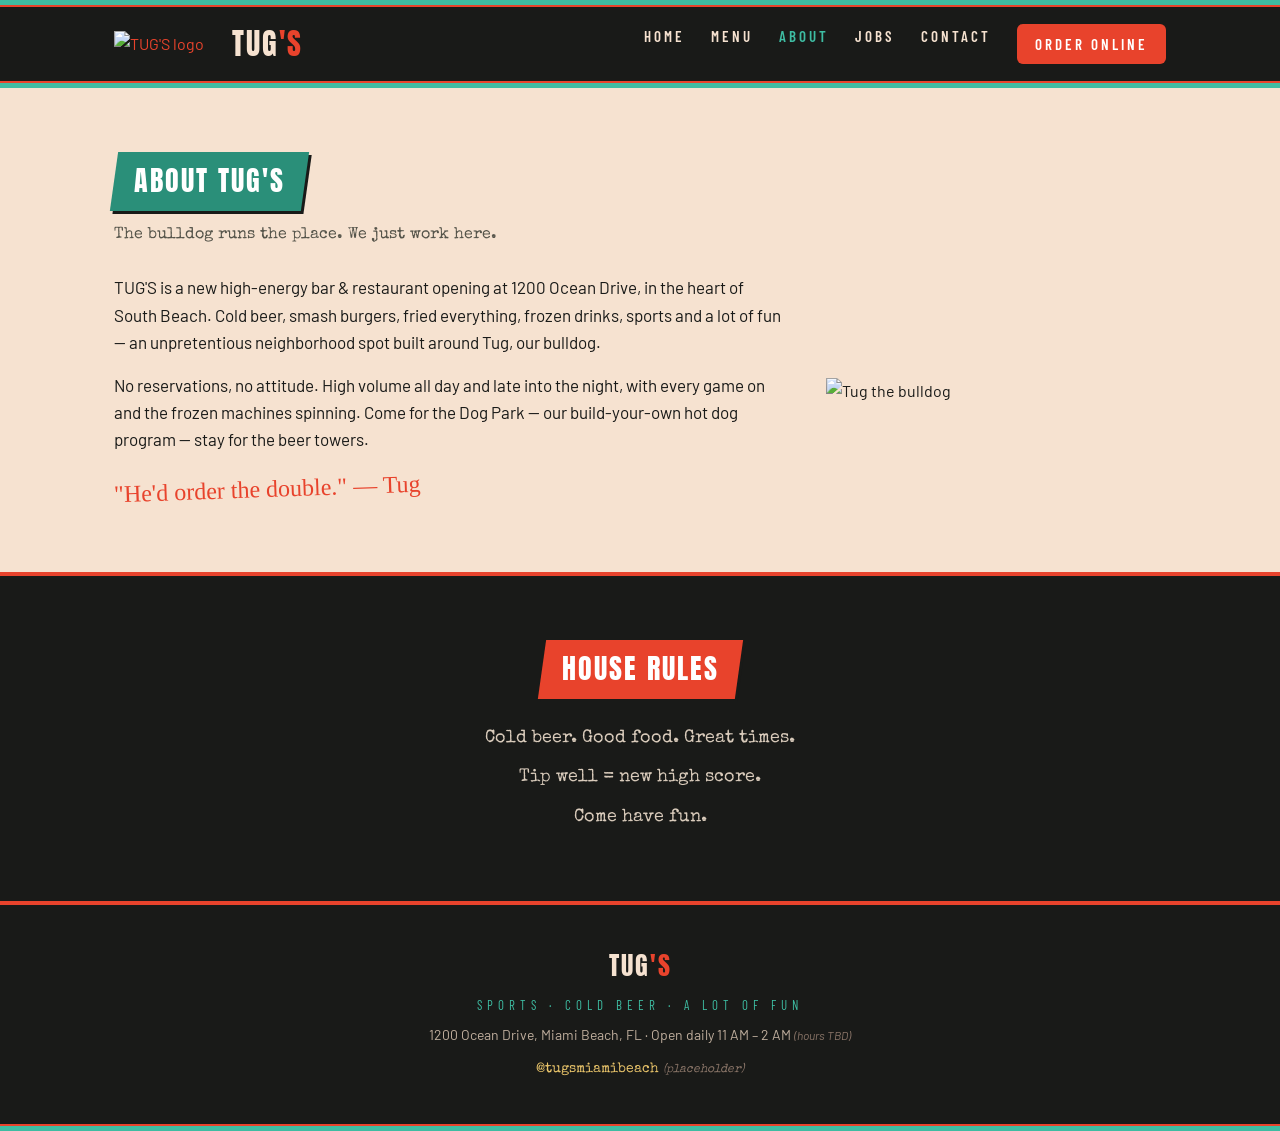
==== about.html @ 77f96ed5 "Add files via upload" ====
<!DOCTYPE html>
<html lang="en">
<head>
<meta charset="UTF-8">
<meta name="viewport" content="width=device-width, initial-scale=1">
<title>About — TUG'S Miami Beach</title>
<meta name="description" content="The story of TUG'S: an unpretentious sports bar on Ocean Drive built around Tug the bulldog.">
<link rel="preconnect" href="https://fonts.googleapis.com">
<link href="https://fonts.googleapis.com/css2?family=Anton&family=Barlow:wght@400;600&family=Barlow+Condensed:wght@600;700&family=Special+Elite&family=Permanent+Marker&display=swap" rel="stylesheet">
<link rel="stylesheet" href="styles.css">
<link rel="icon" href="assets/logo.png">
</head>
<body>
<div class="stripes"></div>
<header><div class="nav">
  <a href="index.html"><img src="assets/logo.png" alt="TUG'S logo"></a>
  <a href="index.html" class="brand">TUG<span>'S</span></a>
  <nav>
    <a href="index.html" >Home</a>
    <a href="menu.html" >Menu</a>
    <a href="about.html" class="active">About</a>
    <a href="jobs.html" >Jobs</a>
    <a href="contact.html" >Contact</a>
    <a href="#" class="cta" title="Coming soon">Order Online</a>
  </nav>
  <button class="burger" aria-label="Abrir menú" aria-expanded="false"><span></span><span></span><span></span></button>
</div></header>
<div class="stripes b"></div>

<section><div class="wrap">
  <span class="plate"><span>ABOUT TUG'S</span></span>
  <p class="sec-sub">The bulldog runs the place. We just work here.</p>
  <div class="split">
    <div>
      <p style="font-size:17px;margin-bottom:16px">TUG'S is a new high-energy bar &amp; restaurant opening at 1200 Ocean Drive, in the heart of South Beach. Cold beer, smash burgers, fried everything, frozen drinks, sports and a lot of fun &mdash; an unpretentious neighborhood spot built around Tug, our bulldog.</p>
      <p style="font-size:17px;margin-bottom:16px">No reservations, no attitude. High volume all day and late into the night, with every game on and the frozen machines spinning. Come for the Dog Park &mdash; our build-your-own hot dog program &mdash; stay for the beer towers.</p>
      <p class="scrawl" style="font-size:24px">"He'd order the double." &mdash; Tug</p>
    </div>
    <img src="assets/logo.png" alt="Tug the bulldog" style="width:100%">
  </div>
</div></section>

<div class="band-dark"><section><div class="wrap" style="text-align:center">
  <span class="plate"><span>HOUSE RULES</span></span>
  <p style="margin-top:20px;font-family:'Special Elite',monospace;font-size:18px;line-height:2.2">
    Cold beer. Good food. Great times.<br>Tip well = new high score.<br>Come have fun.
  </p>
</div></section></div>

<footer>
  <div class="fbrand">TUG<span>'S</span></div>
  <div class="ftag">Sports &middot; Cold Beer &middot; A Lot of Fun</div>
  <div class="faddr">1200 Ocean Drive, Miami Beach, FL &middot; Open daily 11 AM &ndash; 2 AM <span class="ph">(hours TBD)</span></div>
  <div class="fsocial"><a href="https://instagram.com/tugsmiamibeach">@tugsmiamibeach</a> <span class="ph">(placeholder)</span></div>
</footer>
<div class="stripes b"></div>

<script>
(function(){
  var b = document.querySelector('.burger'), h = document.querySelector('header');
  if(!b) return;
  b.addEventListener('click', function(){
    var open = h.classList.toggle('open');
    b.setAttribute('aria-expanded', open);
  });
  document.querySelectorAll('header nav a').forEach(function(a){
    a.addEventListener('click', function(){ h.classList.remove('open'); b.setAttribute('aria-expanded','false'); });
  });
})();
</script>
</body></html>
---- styles.css ----
:root{
  --teal:#3EBCA2; --teal-deep:#2A8F79; --coral:#E8432C; --ink:#191A18;
  --blush:#F6E2D0; --blush-2:#FAEFE1; --gold:#E9C46A; --gray:#55544a;
}
*{margin:0;padding:0;box-sizing:border-box}
html{scroll-behavior:smooth}
body{font-family:'Barlow',sans-serif;color:var(--ink);background:var(--blush);line-height:1.6}
img{max-width:100%}
a{color:var(--coral);text-decoration:none}
.wrap{max-width:1100px;margin:0 auto;padding:0 24px}

/* team stripes */
.stripes{height:10px;background:var(--coral);border-top:5px solid var(--teal);border-bottom:3px solid var(--ink)}
.stripes.b{border-top:3px solid var(--ink);border-bottom:5px solid var(--teal)}

/* header */
header{background:var(--ink);position:sticky;top:0;z-index:50}
.nav{display:flex;align-items:center;gap:28px;padding:10px 24px;max-width:1100px;margin:0 auto}
.nav img{height:58px}
.nav .brand{font-family:'Anton',sans-serif;font-size:30px;color:var(--blush);letter-spacing:2px}
.nav .brand span{color:var(--coral)}
.nav nav{margin-left:auto;display:flex;gap:26px;flex-wrap:wrap}
.nav nav a{font-family:'Barlow Condensed',sans-serif;font-weight:600;letter-spacing:3px;font-size:15px;color:var(--blush);text-transform:uppercase}
.nav nav a:hover,.nav nav a.active{color:var(--teal)}
.nav .cta{background:var(--coral);color:#fff !important;padding:8px 18px;border-radius:6px}
.nav .cta:hover{background:#d13a24;color:#fff !important}

/* hero */
.hero{background:var(--ink);color:var(--blush);text-align:center;padding:72px 24px 80px;position:relative;overflow:hidden}
.hero .glow{position:absolute;left:50%;top:40%;width:900px;height:900px;transform:translate(-50%,-50%);
  background:radial-gradient(circle,rgba(62,188,162,.22),transparent 60%);pointer-events:none}
.hero img{height:230px;position:relative}
.hero h1{font-family:'Anton',sans-serif;font-size:clamp(52px,9vw,96px);letter-spacing:4px;line-height:1;margin-top:14px;position:relative}
.hero h1 span{color:var(--coral)}
.hero .tag{font-family:'Barlow Condensed',sans-serif;font-weight:600;letter-spacing:7px;font-size:clamp(14px,2.4vw,20px);color:var(--teal);margin-top:16px;text-transform:uppercase;position:relative}
.hero .addr{font-family:'Special Elite',monospace;font-size:15px;color:var(--gold);margin-top:14px;position:relative}
.btns{display:flex;gap:16px;justify-content:center;margin-top:34px;flex-wrap:wrap;position:relative}
.btn{font-family:'Barlow Condensed',sans-serif;font-weight:700;letter-spacing:3px;font-size:17px;text-transform:uppercase;
  padding:14px 30px;border-radius:8px;display:inline-block;border:3px solid transparent}
.btn.solid{background:var(--coral);color:#fff}
.btn.solid:hover{background:#d13a24}
.btn.ghost{border-color:var(--teal);color:var(--teal)}
.btn.ghost:hover{background:var(--teal);color:var(--ink)}

/* sections */
section{padding:64px 0}
.plate{display:inline-block;background:var(--teal-deep);color:#fff;font-family:'Anton',sans-serif;
  font-size:clamp(20px,3vw,28px);letter-spacing:2px;padding:6px 20px 8px;transform:skew(-8deg);box-shadow:3px 3px 0 var(--ink)}
.plate.or{background:var(--coral)}
.plate span{display:inline-block;transform:skew(8deg)}
.sec-sub{font-family:'Special Elite',monospace;color:var(--gray);margin:12px 0 26px;font-size:16px}

/* cards */
.cards{display:grid;grid-template-columns:repeat(auto-fit,minmax(260px,1fr));gap:24px;margin-top:10px}
.card{background:var(--blush-2);border:3px solid var(--ink);border-radius:12px;padding:26px 24px;box-shadow:6px 6px 0 var(--teal)}
.card:nth-child(2){box-shadow:6px 6px 0 var(--coral)}
.card:nth-child(3){box-shadow:6px 6px 0 var(--gold)}
.card h3{font-family:'Anton',sans-serif;font-size:24px;letter-spacing:1px;margin-bottom:10px}
.card h3 em{font-style:normal;color:var(--coral)}
.card p{font-size:15.5px;color:var(--gray)}

/* dark band */
.band-dark{background:var(--ink);color:var(--blush);border-top:4px solid var(--coral);border-bottom:4px solid var(--coral)}
.band-dark .plate{background:var(--coral)}
.band-dark p{color:#d9cbbb}

/* menu page */
.menu-nav{display:flex;gap:12px;flex-wrap:wrap;margin:20px 0 8px}
.menu-nav a{font-family:'Barlow Condensed',sans-serif;font-weight:700;letter-spacing:2px;font-size:14px;text-transform:uppercase;
  border:2px solid var(--ink);border-radius:20px;padding:6px 16px;color:var(--ink)}
.menu-nav a:hover{background:var(--ink);color:var(--blush)}
.mgrid{display:grid;grid-template-columns:1fr 1fr;gap:8px 56px;margin-top:18px}
@media(max-width:760px){.mgrid{grid-template-columns:1fr}}
.mi{padding:9px 0;border-bottom:2px dotted rgba(25,26,24,.25)}
.mi .l{display:flex;align-items:baseline;gap:10px}
.mi .n{font-family:'Barlow Condensed',sans-serif;font-weight:700;font-size:18px;letter-spacing:.5px;text-transform:uppercase}
.mi .dots{flex:1}
.mi .p{font-family:'Barlow Condensed',sans-serif;font-weight:700;font-size:18px;color:var(--coral);white-space:nowrap}
.mi .d{font-size:14px;color:var(--gray);margin-top:2px}
.note{font-family:'Special Elite',monospace;font-size:14px;color:var(--teal-deep);margin:8px 0}

/* dog park feature */
.dogpark{background:var(--ink);color:var(--blush);border:4px solid var(--coral);border-radius:14px;
  box-shadow:10px 10px 0 var(--teal);padding:34px 34px 30px;position:relative;overflow:hidden;margin:26px 0}
.dogpark .fence{position:absolute;top:0;left:0;right:0;height:16px;
  background:repeating-linear-gradient(90deg,var(--teal) 0 14px,transparent 14px 30px);opacity:.55}
.dogpark h2{font-family:'Anton',sans-serif;font-size:clamp(38px,6vw,58px);letter-spacing:2px}
.dogpark h2 em{font-style:normal;color:var(--coral)}
.dogpark .tag{font-family:'Special Elite',monospace;color:var(--teal);margin:6px 0 22px}
.steps{display:grid;grid-template-columns:repeat(auto-fit,minmax(170px,1fr));gap:22px}
.steps h4{font-family:'Barlow Condensed',sans-serif;font-weight:700;font-size:14px;letter-spacing:1.5px;color:#fff;
  background:var(--teal-deep);display:inline-block;padding:3px 10px;border-radius:4px;margin-bottom:8px}
.steps .or h4{background:var(--coral)}
.steps div p{font-size:15px;color:#e8dccb}
.steps b{color:#fff}
.steps .pp{color:var(--coral);font-weight:700}
.dogpark .pup{position:absolute;right:26px;top:20px;width:110px}
@media(max-width:700px){.dogpark .pup{display:none}}

/* jobs */
.job{background:var(--blush-2);border:3px solid var(--ink);border-radius:12px;padding:26px;margin-bottom:22px;box-shadow:5px 5px 0 var(--teal)}
.job h3{font-family:'Anton',sans-serif;font-size:26px;letter-spacing:1px}
.job .pay{font-family:'Barlow Condensed',sans-serif;font-weight:700;color:var(--coral);letter-spacing:1px;font-size:17px;margin:4px 0 10px}
.job p{font-size:15.5px;color:var(--gray)}
.job .apply{display:inline-block;margin-top:12px}

/* footer */
footer{background:var(--ink);color:var(--blush);padding:40px 24px;text-align:center}
footer .fbrand{font-family:'Anton',sans-serif;font-size:26px;letter-spacing:2px}
footer .fbrand span{color:var(--coral)}
footer .ftag{font-family:'Barlow Condensed',sans-serif;letter-spacing:5px;font-size:13px;color:var(--teal);margin:8px 0;text-transform:uppercase}
footer .faddr{font-size:14px;color:#bfae9d}
footer .fsocial{margin-top:12px;font-family:'Special Elite',monospace;font-size:14px}
footer .fsocial a{color:var(--gold)}
.scrawl{font-family:'Permanent Marker',cursive;color:var(--coral);transform:rotate(-2deg);display:inline-block}
.ph{font-size:12px;color:#8a7568;font-style:italic}

/* responsive fixes */
.split{display:grid;grid-template-columns:1fr 340px;gap:44px;align-items:center}
.split2{display:grid;grid-template-columns:1fr 1fr;gap:40px;align-items:start}
@media(max-width:820px){
  .split,.split2{grid-template-columns:1fr}
  .nav{flex-wrap:wrap;justify-content:center;gap:14px;padding:10px 14px}
  .nav nav{margin-left:0;justify-content:center;gap:16px;width:100%}
  section{padding:44px 0}
}

/* menu accordion */
details.msec{margin-top:34px}
details.msec>summary{list-style:none;cursor:pointer;display:flex;align-items:center;gap:14px}
details.msec>summary::-webkit-details-marker{display:none}
.chev{display:none;font-size:20px;color:var(--coral);transition:transform .2s;font-family:'Barlow Condensed',sans-serif;font-weight:700}
details[open]>summary .chev{transform:rotate(180deg)}
@media(max-width:760px){
  .chev{display:inline-block}
  details.msec{border-bottom:2px solid rgba(25,26,24,.15);padding-bottom:18px;margin-top:22px}
}
@media(min-width:761px){ details.msec>summary{pointer-events:none} }

/* hamburger nav */
.burger{display:none;margin-left:auto;background:none;border:0;cursor:pointer;padding:8px;z-index:60}
.burger span{display:block;width:27px;height:3px;background:var(--blush);margin:5px 0;border-radius:2px;transition:.25s}
@media(max-width:820px){
  .nav{flex-wrap:nowrap;justify-content:flex-start;gap:14px}
  .burger{display:block}
  .nav nav{display:none;position:absolute;top:100%;left:0;right:0;background:var(--ink);
    flex-direction:column;align-items:center;gap:0;padding:8px 0 20px;border-bottom:4px solid var(--coral);width:auto;margin:0}
  .nav nav a{padding:13px 0;font-size:17px}
  .nav nav .cta{margin-top:10px;padding:10px 28px}
  header.open .nav nav{display:flex}
  header.open .burger span:nth-child(1){transform:translateY(8px) rotate(45deg)}
  header.open .burger span:nth-child(2){opacity:0}
  header.open .burger span:nth-child(3){transform:translateY(-8px) rotate(-45deg)}
}
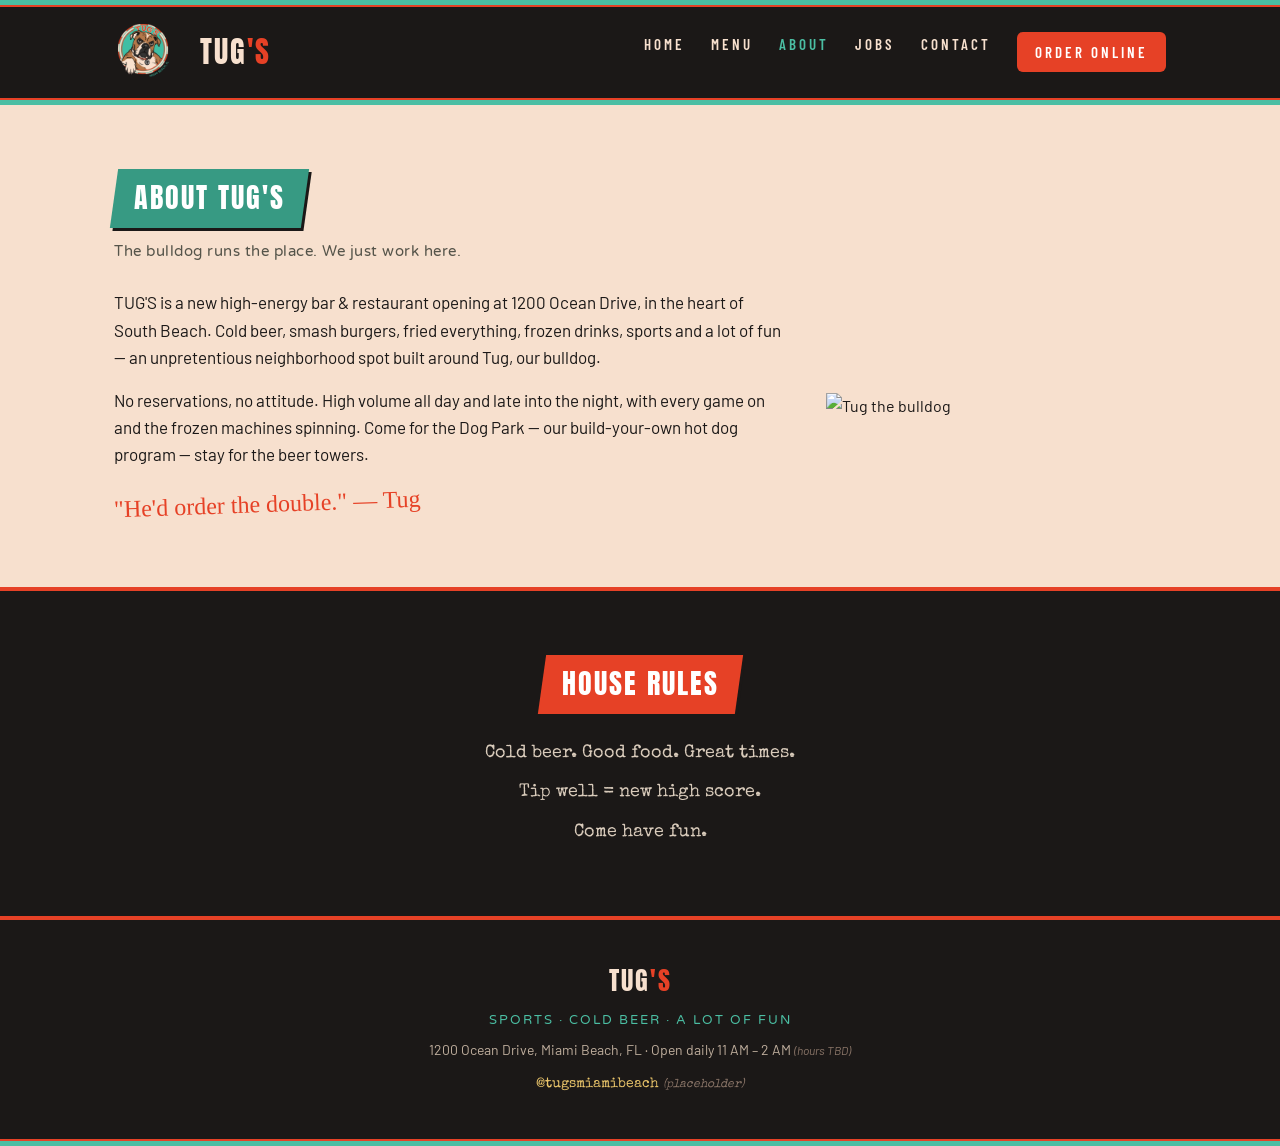
==== commit 5063b17e: "Add files via upload" ====
--- a/about.html
+++ b/about.html
@@ -6,7 +6,7 @@
 <title>About — TUG'S Miami Beach</title>
 <meta name="description" content="The story of TUG'S: an unpretentious sports bar on Ocean Drive built around Tug the bulldog.">
 <link rel="preconnect" href="https://fonts.googleapis.com">
-<link href="https://fonts.googleapis.com/css2?family=Anton&family=Barlow:wght@400;600&family=Barlow+Condensed:wght@600;700&family=Special+Elite&family=Permanent+Marker&display=swap" rel="stylesheet">
+<link href="https://fonts.googleapis.com/css2?family=Anton&family=Barlow:wght@400;600&family=Barlow+Condensed:wght@600;700&family=Special+Elite&family=Rokkitt:wght@900&family=Varela+Round&family=Permanent+Marker&display=swap" rel="stylesheet">
 <link rel="stylesheet" href="styles.css">
 <link rel="icon" href="assets/logo.png">
 </head>
@@ -36,7 +36,7 @@
       <p style="font-size:17px;margin-bottom:16px">No reservations, no attitude. High volume all day and late into the night, with every game on and the frozen machines spinning. Come for the Dog Park &mdash; our build-your-own hot dog program &mdash; stay for the beer towers.</p>
       <p class="scrawl" style="font-size:24px">"He'd order the double." &mdash; Tug</p>
     </div>
-    <img src="assets/logo.png" alt="Tug the bulldog" style="width:100%">
+    <img src="assets/logo_secondary.png" alt="Tug the bulldog" style="width:100%">
   </div>
 </div></section>
 
--- a/styles.css
+++ b/styles.css
@@ -1,6 +1,6 @@
 :root{
-  --teal:#3EBCA2; --teal-deep:#2A8F79; --coral:#E8432C; --ink:#191A18;
-  --blush:#F6E2D0; --blush-2:#FAEFE1; --gold:#E9C46A; --gray:#55544a;
+  --teal:#4BBEA3; --teal-deep:#379A83; --coral:#E64126; --ink:#1B1817;
+  --blush:#F7E0CE; --blush-2:#FAECDD; --gold:#E9C46A; --gray:#55544a;
 }
 *{margin:0;padding:0;box-sizing:border-box}
 html{scroll-behavior:smooth}
@@ -94,7 +94,7 @@
 .steps div p{font-size:15px;color:#e8dccb}
 .steps b{color:#fff}
 .steps .pp{color:var(--coral);font-weight:700}
-.dogpark .pup{position:absolute;right:26px;top:20px;width:110px}
+.dogpark .pup{position:absolute;right:18px;top:12px;width:80px}
 @media(max-width:700px){.dogpark .pup{display:none}}
 
 /* jobs */
@@ -152,3 +152,8 @@
   header.open .burger span:nth-child(2){opacity:0}
   header.open .burger span:nth-child(3){transform:translateY(-8px) rotate(-45deg)}
 }
+
+/* brand refresh: slab (Mokoko-like) + rounded (New Atten-like) accents */
+.card h3,.job h3{font-family:'Rokkitt',serif;font-weight:900}
+.hero .tag,.sec-sub,footer .ftag,.dogpark .tag,.note{font-family:'Varela Round',sans-serif;letter-spacing:2px}
+.sec-sub,.note{font-size:15px;letter-spacing:.5px}
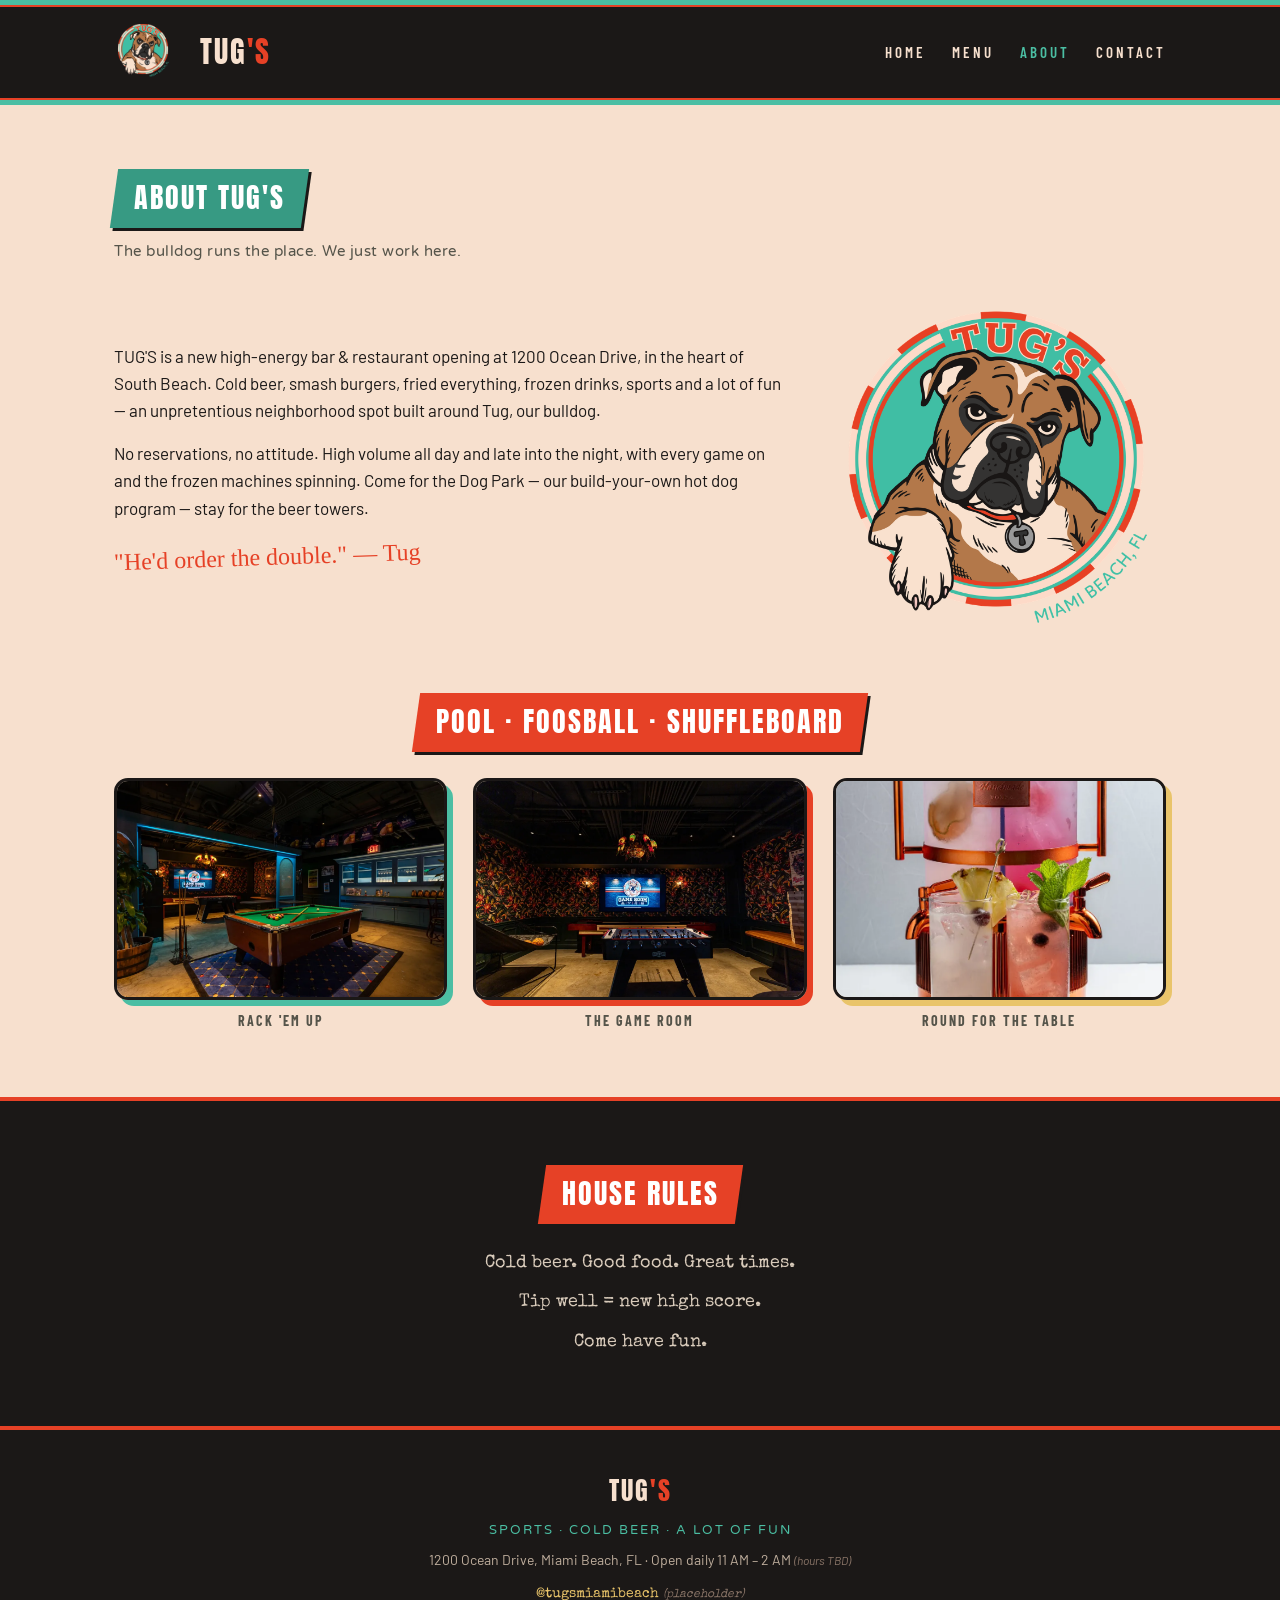
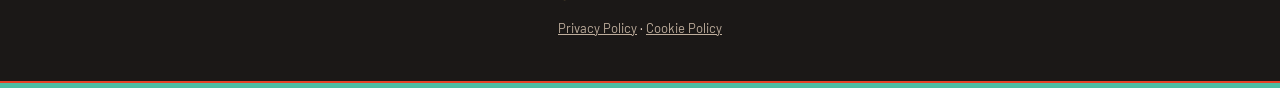
==== commit 2c1dd53e: "Add files via upload" ====
--- a/about.html
+++ b/about.html
@@ -13,17 +13,15 @@
 <body>
 <div class="stripes"></div>
 <header><div class="nav">
-  <a href="index.html"><img src="assets/logo.png" alt="TUG'S logo"></a>
+  <a href="index.html"><img src="assets/logo.png" alt="TUG'S — back to home"></a>
   <a href="index.html" class="brand">TUG<span>'S</span></a>
   <nav>
     <a href="index.html" >Home</a>
     <a href="menu.html" >Menu</a>
     <a href="about.html" class="active">About</a>
-    <a href="jobs.html" >Jobs</a>
     <a href="contact.html" >Contact</a>
-    <a href="#" class="cta" title="Coming soon">Order Online</a>
   </nav>
-  <button class="burger" aria-label="Abrir menú" aria-expanded="false"><span></span><span></span><span></span></button>
+  <button class="burger" aria-label="Open menu" aria-expanded="false"><span></span><span></span><span></span></button>
 </div></header>
 <div class="stripes b"></div>
 
@@ -36,7 +34,17 @@
       <p style="font-size:17px;margin-bottom:16px">No reservations, no attitude. High volume all day and late into the night, with every game on and the frozen machines spinning. Come for the Dog Park &mdash; our build-your-own hot dog program &mdash; stay for the beer towers.</p>
       <p class="scrawl" style="font-size:24px">"He'd order the double." &mdash; Tug</p>
     </div>
-    <img src="assets/logo_secondary.png" alt="Tug the bulldog" style="width:100%">
+    <img src="assets/logo.png" alt="TUG'S logo: Tug the bulldog inside a teal roundel" style="width:100%">
+  </div>
+</div></section>
+
+
+<section style="padding-top:0"><div class="wrap" style="text-align:center">
+  <span class="plate or"><span>POOL · FOOSBALL · SHUFFLEBOARD</span></span>
+  <div class="gallery">
+    <figure><img class="pcard" src="assets/photo_pool.webp" alt="Pool table in the TUG'S Game Room"><figcaption>Rack 'em up</figcaption></figure>
+    <figure><img class="pcard or" src="assets/photo_gameroom.webp" alt="Foosball and shuffleboard in the Game Room"><figcaption>The Game Room</figcaption></figure>
+    <figure><img class="pcard gd" src="assets/photo_titos.webp" style="object-position:center 72%" alt="Cocktail dispenser with two mixed drinks"><figcaption>Round for the table</figcaption></figure>
   </div>
 </div></section>
 
@@ -52,6 +60,7 @@
   <div class="ftag">Sports &middot; Cold Beer &middot; A Lot of Fun</div>
   <div class="faddr">1200 Ocean Drive, Miami Beach, FL &middot; Open daily 11 AM &ndash; 2 AM <span class="ph">(hours TBD)</span></div>
   <div class="fsocial"><a href="https://instagram.com/tugsmiamibeach">@tugsmiamibeach</a> <span class="ph">(placeholder)</span></div>
+  <div class="flegal"><a href="privacy.html">Privacy Policy</a> &middot; <a href="cookies.html">Cookie Policy</a></div>
 </footer>
 <div class="stripes b"></div>
 
--- a/styles.css
+++ b/styles.css
@@ -26,7 +26,7 @@
 .nav .cta:hover{background:#d13a24;color:#fff !important}
 
 /* hero */
-.hero{background:var(--ink);color:var(--blush);text-align:center;padding:72px 24px 80px;position:relative;overflow:hidden}
+.hero{background:linear-gradient(rgba(23,20,18,.72),rgba(23,20,18,.84)),url("assets/photo_bar.webp") center 62%/cover no-repeat;color:var(--blush);text-align:center;padding:72px 24px 80px;position:relative;overflow:hidden}
 .hero .glow{position:absolute;left:50%;top:40%;width:900px;height:900px;transform:translate(-50%,-50%);
   background:radial-gradient(circle,rgba(62,188,162,.22),transparent 60%);pointer-events:none}
 .hero img{height:230px;position:relative}
@@ -157,3 +157,38 @@
 .card h3,.job h3{font-family:'Rokkitt',serif;font-weight:900}
 .hero .tag,.sec-sub,footer .ftag,.dogpark .tag,.note{font-family:'Varela Round',sans-serif;letter-spacing:2px}
 .sec-sub,.note{font-size:15px;letter-spacing:.5px}
+
+/* legal pages */
+.legal{max-width:760px}
+.legal h2{font-family:'Rokkitt',serif;font-weight:900;font-size:24px;letter-spacing:.5px;margin:30px 0 8px}
+.legal p{font-size:15.5px;color:var(--gray);margin:10px 0}
+.legal ul{margin:10px 0 10px 22px}
+.legal li{font-size:15.5px;color:var(--gray);margin:6px 0}
+.legal b{color:var(--ink)}
+.legal a{text-decoration:underline}
+footer .flegal{margin-top:12px;font-size:13px}
+footer .flegal a{color:#bfae9d;text-decoration:underline}
+footer .flegal a:hover{color:var(--blush)}
+
+/* photo cards & galleries */
+.pcard{border:3px solid var(--ink);border-radius:14px;object-fit:cover;display:block;width:100%;box-shadow:6px 6px 0 var(--teal)}
+.pcard.or{box-shadow:6px 6px 0 var(--coral)}
+.pcard.gd{box-shadow:6px 6px 0 var(--gold)}
+.gallery{display:grid;grid-template-columns:repeat(3,1fr);gap:26px;margin-top:26px}
+@media(max-width:820px){.gallery{grid-template-columns:1fr;gap:18px}}
+.gallery figure{margin:0}
+.gallery .pcard{aspect-ratio:3/2}
+.gallery figcaption{font-family:'Barlow Condensed',sans-serif;font-weight:700;letter-spacing:2px;font-size:14px;
+  text-transform:uppercase;margin-top:10px;color:var(--gray);text-align:center}
+.foodstrip{display:grid;grid-template-columns:repeat(4,1fr);gap:22px;margin-top:26px}
+.foodstrip img{aspect-ratio:1/1}
+@media(max-width:820px){.foodstrip{grid-template-columns:repeat(2,1fr);gap:14px}}
+.msec-photo{float:right;width:300px;aspect-ratio:3/2;object-fit:cover;margin:10px 0 12px 24px;
+  border:3px solid var(--ink);border-radius:12px;box-shadow:5px 5px 0 var(--teal)}
+@media(max-width:760px){.msec-photo{float:none;display:block;margin:12px auto 4px;width:100%;max-width:420px}}
+.dogpark .dogphoto{position:absolute;right:26px;bottom:20px;width:290px;aspect-ratio:3/2;object-fit:cover;
+  border:3px solid var(--blush);border-radius:12px}
+@media(max-width:1000px){.dogpark .dogphoto{display:none}}
+@media(min-width:1001px){.dogpark .steps{margin-right:320px}}
+
+.menunote{font-family:'Varela Round',sans-serif;font-size:12.5px;color:var(--gray);margin-top:26px}
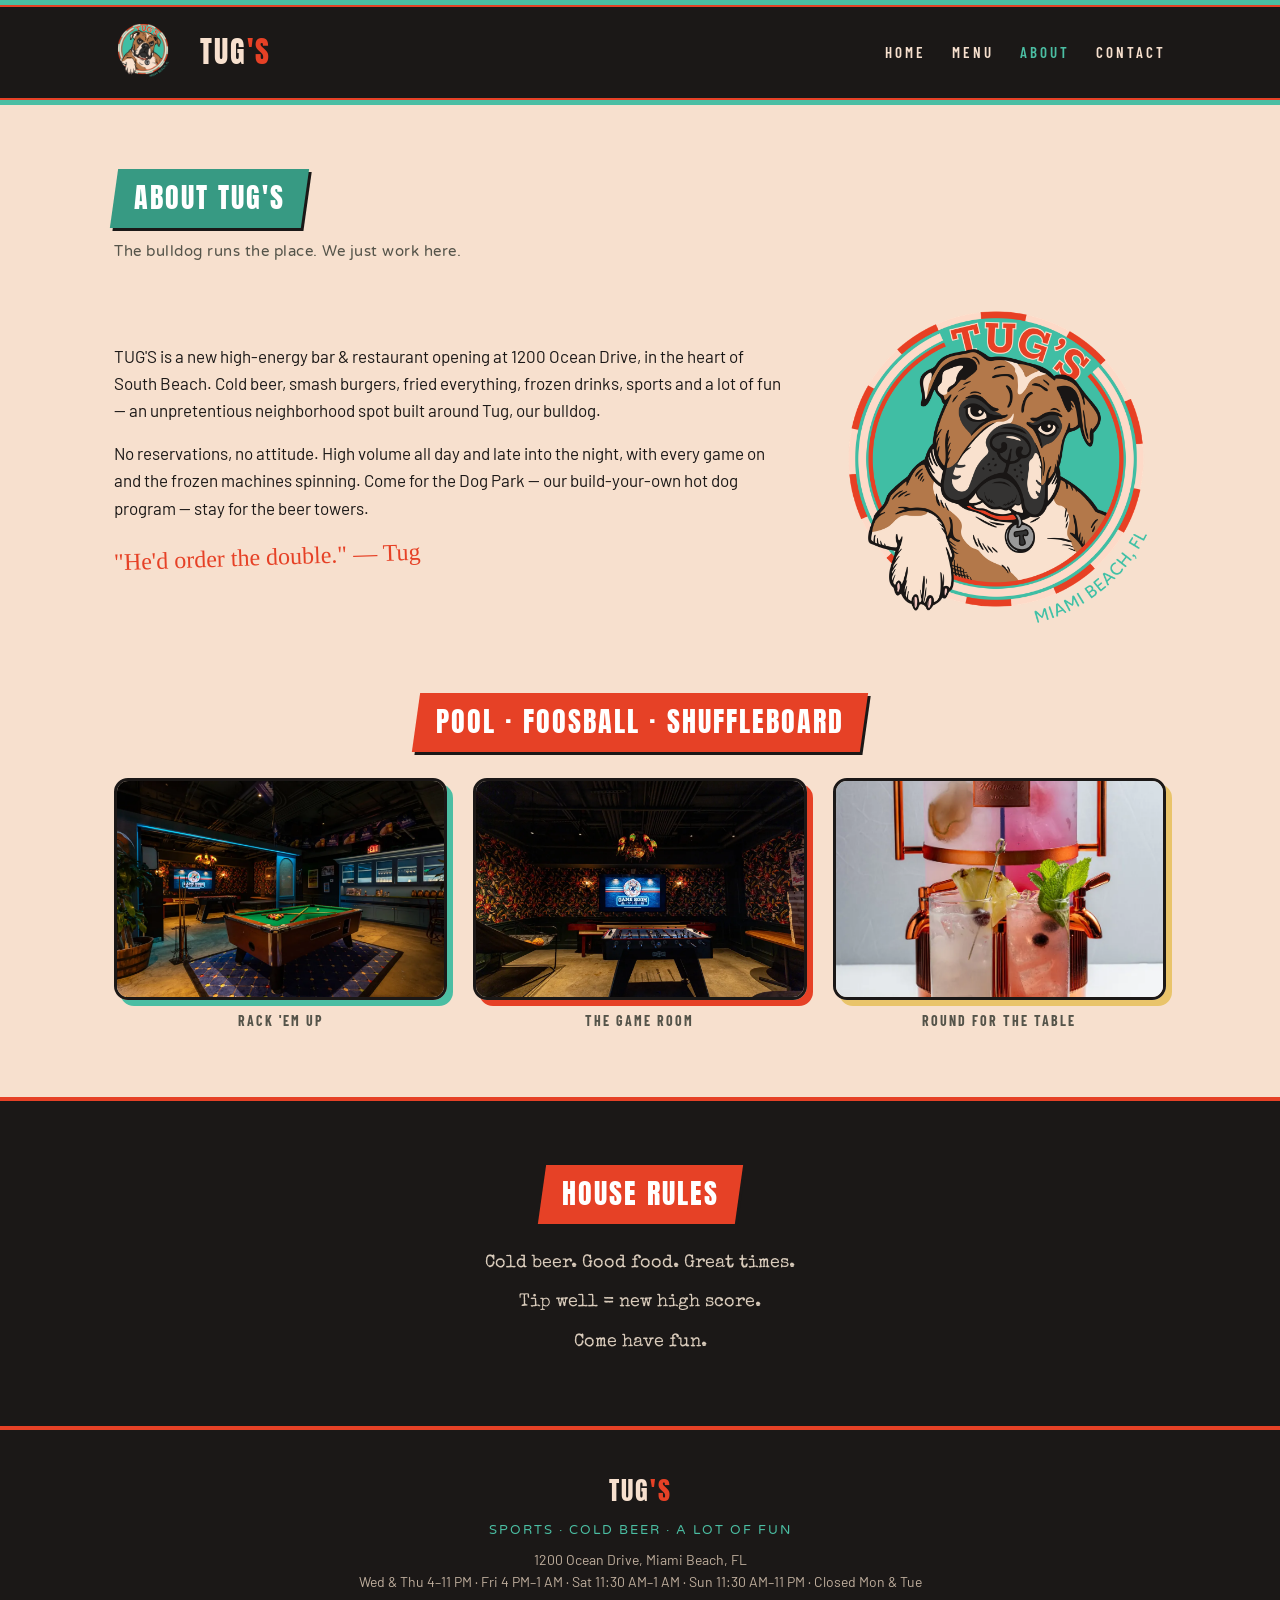
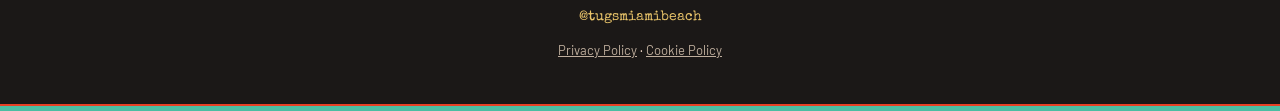
==== commit fb60b3ad: "Add files via upload" ====
--- a/about.html
+++ b/about.html
@@ -58,8 +58,8 @@
 <footer>
   <div class="fbrand">TUG<span>'S</span></div>
   <div class="ftag">Sports &middot; Cold Beer &middot; A Lot of Fun</div>
-  <div class="faddr">1200 Ocean Drive, Miami Beach, FL &middot; Open daily 11 AM &ndash; 2 AM <span class="ph">(hours TBD)</span></div>
-  <div class="fsocial"><a href="https://instagram.com/tugsmiamibeach">@tugsmiamibeach</a> <span class="ph">(placeholder)</span></div>
+  <div class="faddr">1200 Ocean Drive, Miami Beach, FL<br>Wed &amp; Thu 4&ndash;11 PM &middot; Fri 4 PM&ndash;1 AM &middot; Sat 11:30 AM&ndash;1 AM &middot; Sun 11:30 AM&ndash;11 PM &middot; Closed Mon &amp; Tue</div>
+  <div class="fsocial"><a href="https://instagram.com/tugsmiamibeach">@tugsmiamibeach</a></div>
   <div class="flegal"><a href="privacy.html">Privacy Policy</a> &middot; <a href="cookies.html">Cookie Policy</a></div>
 </footer>
 <div class="stripes b"></div>
